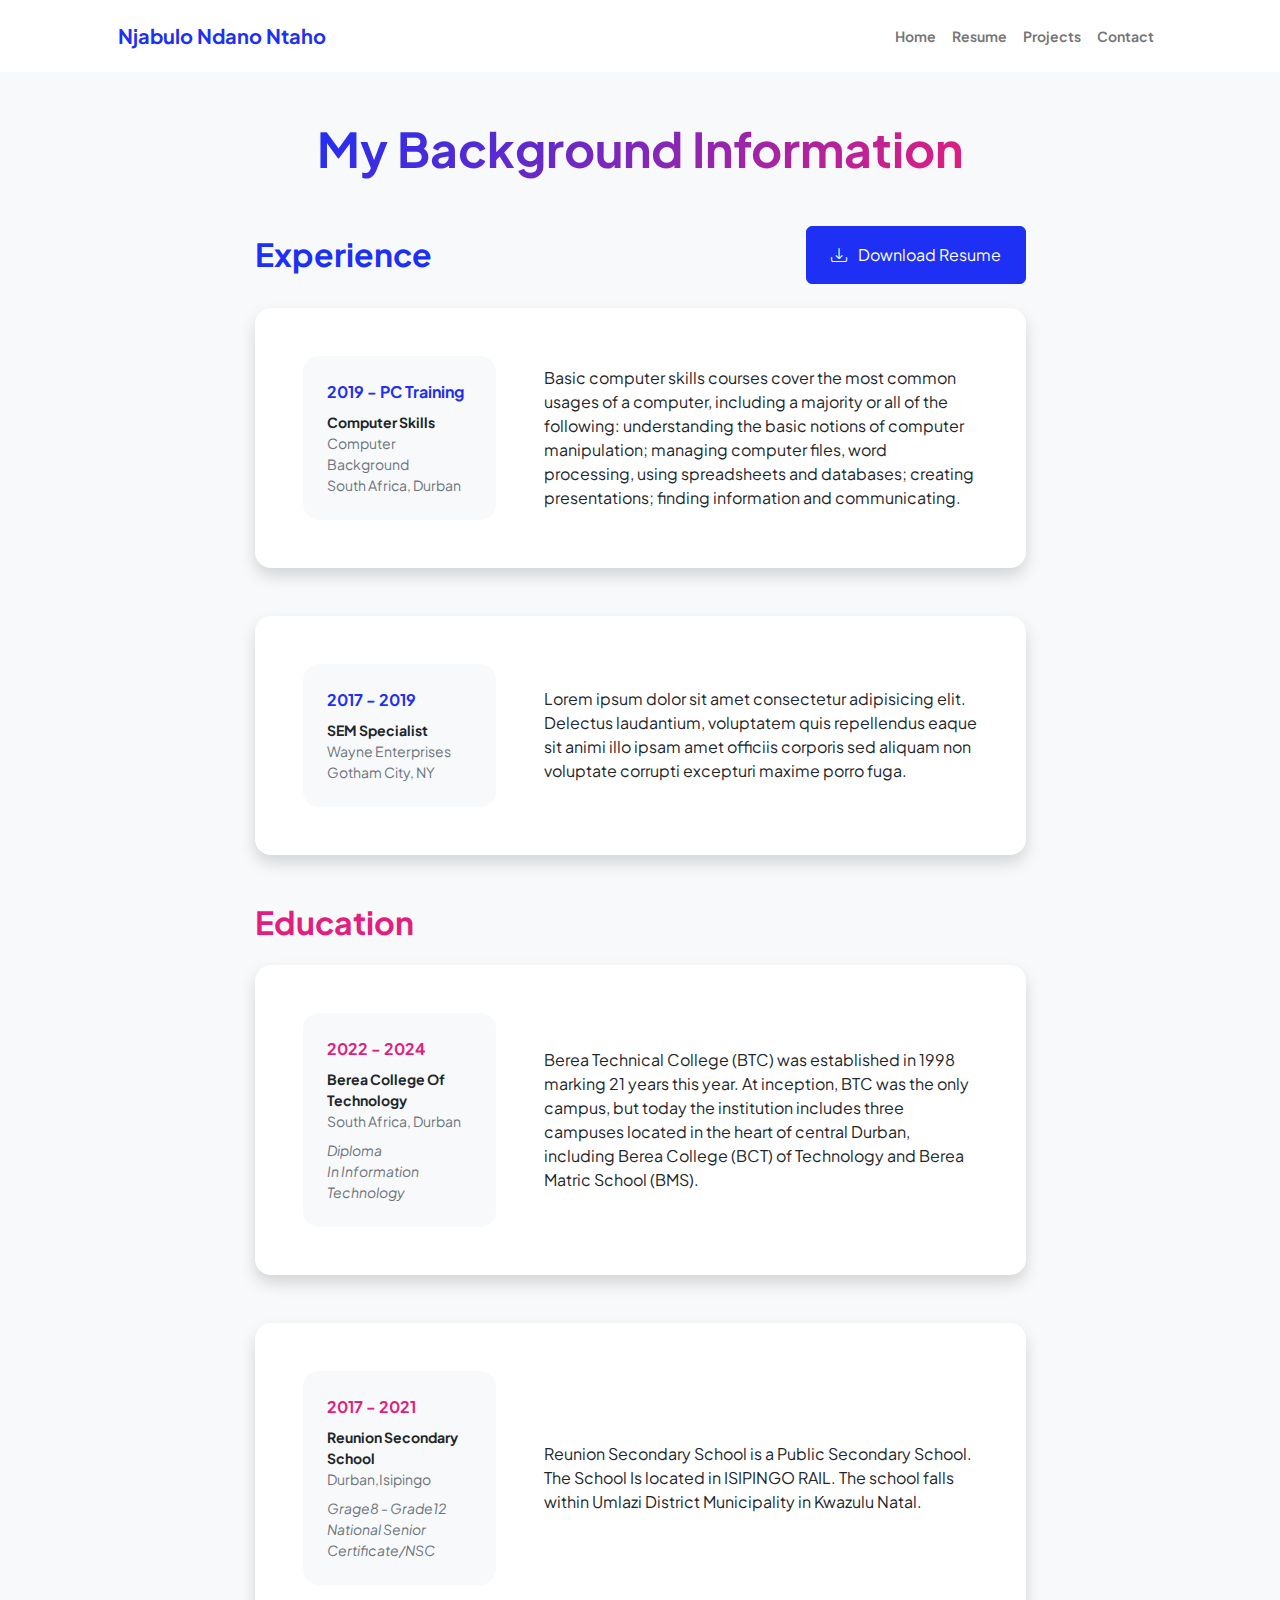
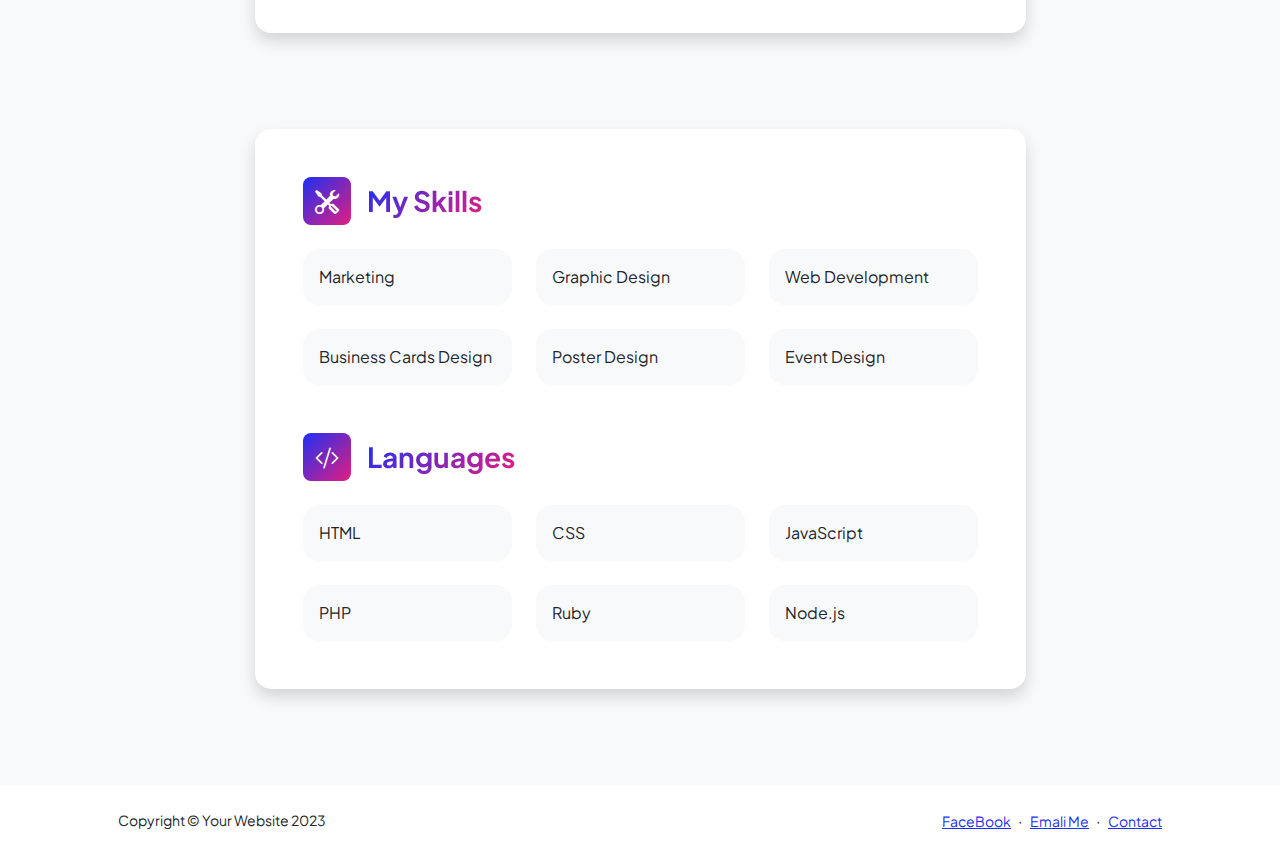
==== resume.html @ 30403d8b "Add files via upload" ====
<!DOCTYPE html>
<html lang="en">
    <head>
        <meta charset="utf-8" />
        <meta name="viewport" content="width=device-width, initial-scale=1, shrink-to-fit=no" />
        <meta name="description" content="" />
        <meta name="author" content="" />
        <title>Njabulo Ndano Ntaho</title>
        <!-- Favicon-->
        <link rel="icon" type="image/x-icon" href="assets/favicon.ico" />
        <!-- Custom Google font-->
        <link rel="preconnect" href="https://fonts.googleapis.com" />
        <link rel="preconnect" href="https://fonts.gstatic.com" crossorigin />
        <link href="https://fonts.googleapis.com/css2?family=Plus+Jakarta+Sans:wght@100;200;300;400;500;600;700;800;900&amp;display=swap" rel="stylesheet" />
        <!-- Bootstrap icons-->
        <link href="https://cdn.jsdelivr.net/npm/bootstrap-icons@1.8.1/font/bootstrap-icons.css" rel="stylesheet" />
        <!-- Core theme CSS (includes Bootstrap)-->
        <link href="css/styles.css" rel="stylesheet" />
    </head>
    <body class="d-flex flex-column h-100 bg-light">
        <main class="flex-shrink-0">
            <!-- Navigation-->
            <nav class="navbar navbar-expand-lg navbar-light bg-white py-3">
                <div class="container px-5">
                    <a class="navbar-brand" href="index.html"><span class="fw-bolder text-primary">Njabulo Ndano Ntaho</span></a>
                    <button class="navbar-toggler" type="button" data-bs-toggle="collapse" data-bs-target="#navbarSupportedContent" aria-controls="navbarSupportedContent" aria-expanded="false" aria-label="Toggle navigation"><span class="navbar-toggler-icon"></span></button>
                    <div class="collapse navbar-collapse" id="navbarSupportedContent">
                        <ul class="navbar-nav ms-auto mb-2 mb-lg-0 small fw-bolder">
                            <li class="nav-item"><a class="nav-link" href="index.html">Home</a></li>
                            <li class="nav-item"><a class="nav-link" href="resume.html">Resume</a></li>
                            <li class="nav-item"><a class="nav-link" href="projects.html">Projects</a></li>
                            <li class="nav-item"><a class="nav-link" href="contact.html">Contact</a></li>
                        </ul>
                    </div>
                </div>
            </nav>
            <!-- Page Content-->
            <div class="container px-5 my-5">
                <div class="text-center mb-5">
                    <h1 class="display-5 fw-bolder mb-0"><span class="text-gradient d-inline">My Background Information</span></h1>
                </div>
                <div class="row gx-5 justify-content-center">
                    <div class="col-lg-11 col-xl-9 col-xxl-8">
                        <!-- Experience Section-->
                        <section>
                            <div class="d-flex align-items-center justify-content-between mb-4">
                                <h2 class="text-primary fw-bolder mb-0">Experience</h2>
                                <!-- Download resume button-->
                                <!-- Note: Set the link href target to a PDF file within your project-->
                                <a class="btn btn-primary px-4 py-3" href="#!">
                                    <div class="d-inline-block bi bi-download me-2"></div>
                                    Download Resume
                                </a>
                            </div>
                            <!-- Experience Card 1-->
                            <div class="card shadow border-0 rounded-4 mb-5">
                                <div class="card-body p-5">
                                    <div class="row align-items-center gx-5">
                                        <div class="col text-center text-lg-start mb-4 mb-lg-0">
                                            <div class="bg-light p-4 rounded-4">
                                                <div class="text-primary fw-bolder mb-2">2019 - PC Training</div>
                                                <div class="small fw-bolder">Computer Skills</div>
                                                <div class="small text-muted">Computer Background</div>
                                                <div class="small text-muted">South Africa, Durban</div>
                                            </div>
                                        </div>
                                        <div class="col-lg-8"><div>Basic computer skills courses cover the most common usages of a computer, including a majority or all of the following: understanding the basic notions of computer manipulation; managing computer files, word processing, using spreadsheets and databases; creating presentations; finding information and communicating.</div></div>
                                    </div>
                                </div>
                            </div>
                            <!-- Experience Card 2-->
                            <div class="card shadow border-0 rounded-4 mb-5">
                                <div class="card-body p-5">
                                    <div class="row align-items-center gx-5">
                                        <div class="col text-center text-lg-start mb-4 mb-lg-0">
                                            <div class="bg-light p-4 rounded-4">
                                                <div class="text-primary fw-bolder mb-2">2017 - 2019</div>
                                                <div class="small fw-bolder">SEM Specialist</div>
                                                <div class="small text-muted">Wayne Enterprises</div>
                                                <div class="small text-muted">Gotham City, NY</div>
                                            </div>
                                        </div>
                                        <div class="col-lg-8"><div>Lorem ipsum dolor sit amet consectetur adipisicing elit. Delectus laudantium, voluptatem quis repellendus eaque sit animi illo ipsam amet officiis corporis sed aliquam non voluptate corrupti excepturi maxime porro fuga.</div></div>
                                    </div>
                                </div>
                            </div>
                        </section>
                        <!-- Education Section-->
                        <section>
                            <h2 class="text-secondary fw-bolder mb-4">Education</h2>
                            <!-- Education Card 1-->
                            <div class="card shadow border-0 rounded-4 mb-5">
                                <div class="card-body p-5">
                                    <div class="row align-items-center gx-5">
                                        <div class="col text-center text-lg-start mb-4 mb-lg-0">
                                            <div class="bg-light p-4 rounded-4">
                                                <div class="text-secondary fw-bolder mb-2">2022 - 2024</div>
                                                <div class="mb-2">
                                                    <div class="small fw-bolder">Berea College Of Technology</div>
                                                    <div class="small text-muted">South Africa, Durban</div>
                                                </div>
                                                <div class="fst-italic">
                                                    <div class="small text-muted">Diploma</div>
                                                    <div class="small text-muted">In Information Technology</div>
                                                </div>
                                            </div>
                                        </div>
                                        <div class="col-lg-8"><div>Berea Technical College (BTC) was established in 1998 marking 21 years this year. At inception, BTC was the only campus, but today the institution includes three campuses located in the heart of central Durban, including Berea College (BCT) of Technology and Berea Matric School (BMS).</div></div>
                                    </div>
                                </div>
                            </div>
                            <!-- Education Card 2-->
                            <div class="card shadow border-0 rounded-4 mb-5">
                                <div class="card-body p-5">
                                    <div class="row align-items-center gx-5">
                                        <div class="col text-center text-lg-start mb-4 mb-lg-0">
                                            <div class="bg-light p-4 rounded-4">
                                                <div class="text-secondary fw-bolder mb-2">2017 - 2021</div>
                                                <div class="mb-2">
                                                    <div class="small fw-bolder">Reunion Secondary School</div>
                                                    <div class="small text-muted">Durban,Isipingo</div>
                                                </div>
                                                <div class="fst-italic">
                                                    <div class="small text-muted">Grage8 - Grade12</div>
                                                    <div class="small text-muted">National Senior Certificate/NSC</div>
                                                </div>
                                            </div>
                                        </div>
                                        <div class="col-lg-8"><div>Reunion Secondary School is a Public Secondary School. The School Is located in ISIPINGO RAIL. The school falls within Umlazi District Municipality in Kwazulu Natal.</div></div>
                                    </div>
                                </div>
                            </div>
                        </section>
                        <!-- Divider-->
                        <div class="pb-5"></div>
                        <!-- Skills Section-->
                        <section>
                            <!-- Skillset Card-->
                            <div class="card shadow border-0 rounded-4 mb-5">
                                <div class="card-body p-5">
                                    <!-- Professional skills list-->
                                    <div class="mb-5">
                                        <div class="d-flex align-items-center mb-4">
                                            <div class="feature bg-primary bg-gradient-primary-to-secondary text-white rounded-3 me-3"><i class="bi bi-tools"></i></div>
                                            <h3 class="fw-bolder mb-0"><span class="text-gradient d-inline">My Skills</span></h3>
                                        </div>
                                        <div class="row row-cols-1 row-cols-md-3 mb-4">
                                            <div class="col mb-4 mb-md-0"><div class="d-flex align-items-center bg-light rounded-4 p-3 h-100">Marketing</div></div>
                                            <div class="col mb-4 mb-md-0"><div class="d-flex align-items-center bg-light rounded-4 p-3 h-100">Graphic Design</div></div>
                                            <div class="col"><div class="d-flex align-items-center bg-light rounded-4 p-3 h-100">Web Development</div></div>
                                        </div>
                                        <div class="row row-cols-1 row-cols-md-3">
                                            <div class="col mb-4 mb-md-0"><div class="d-flex align-items-center bg-light rounded-4 p-3 h-100">Business Cards Design</div></div>
                                            <div class="col mb-4 mb-md-0"><div class="d-flex align-items-center bg-light rounded-4 p-3 h-100">Poster Design</div></div>
                                            <div class="col"><div class="d-flex align-items-center bg-light rounded-4 p-3 h-100">Event Design</div></div>
                                        </div>
                                    </div>
                                    <!-- Languages list-->
                                    <div class="mb-0">
                                        <div class="d-flex align-items-center mb-4">
                                            <div class="feature bg-primary bg-gradient-primary-to-secondary text-white rounded-3 me-3"><i class="bi bi-code-slash"></i></div>
                                            <h3 class="fw-bolder mb-0"><span class="text-gradient d-inline">Languages</span></h3>
                                        </div>
                                        <div class="row row-cols-1 row-cols-md-3 mb-4">
                                            <div class="col mb-4 mb-md-0"><div class="d-flex align-items-center bg-light rounded-4 p-3 h-100">HTML</div></div>
                                            <div class="col mb-4 mb-md-0"><div class="d-flex align-items-center bg-light rounded-4 p-3 h-100">CSS</div></div>
                                            <div class="col"><div class="d-flex align-items-center bg-light rounded-4 p-3 h-100">JavaScript</div></div>
                                        </div>
                                        <div class="row row-cols-1 row-cols-md-3">
                                            <div class="col mb-4 mb-md-0"><div class="d-flex align-items-center bg-light rounded-4 p-3 h-100">PHP</div></div>
                                            <div class="col mb-4 mb-md-0"><div class="d-flex align-items-center bg-light rounded-4 p-3 h-100">Ruby</div></div>
                                            <div class="col"><div class="d-flex align-items-center bg-light rounded-4 p-3 h-100">Node.js</div></div>
                                        </div>
                                    </div>
                                </div>
                            </div>
                        </section>
                    </div>
                </div>
            </div>
        </main>
        <!-- Footer-->
        <footer class="bg-white py-4 mt-auto">
            <div class="container px-5">
                <div class="row align-items-center justify-content-between flex-column flex-sm-row">
                    <div class="col-auto"><div class="small m-0">Copyright &copy; Your Website 2023</div></div>
                    <div class="col-auto">
                        <a class="small" href="https://www.facebook.com/public/Madanono Njabulo">FaceBook</a>
                        <span class="mx-1">&middot;</span>
                        <a class="small" href="mailto:ntahondano49@gmail.com">Emali Me</a>
                        <span class="mx-1">&middot;</span>
                        <a class="small" href="https://wa.me/+27659174609">Contact</a>
                    </div>
                </div>
            </div>
        </footer>
        <!-- Bootstrap core JS-->
        <script src="https://cdn.jsdelivr.net/npm/bootstrap@5.2.3/dist/js/bootstrap.bundle.min.js"></script>
        <!-- Core theme JS-->
        <script src="js/scripts.js"></script>
    </body>
</html>
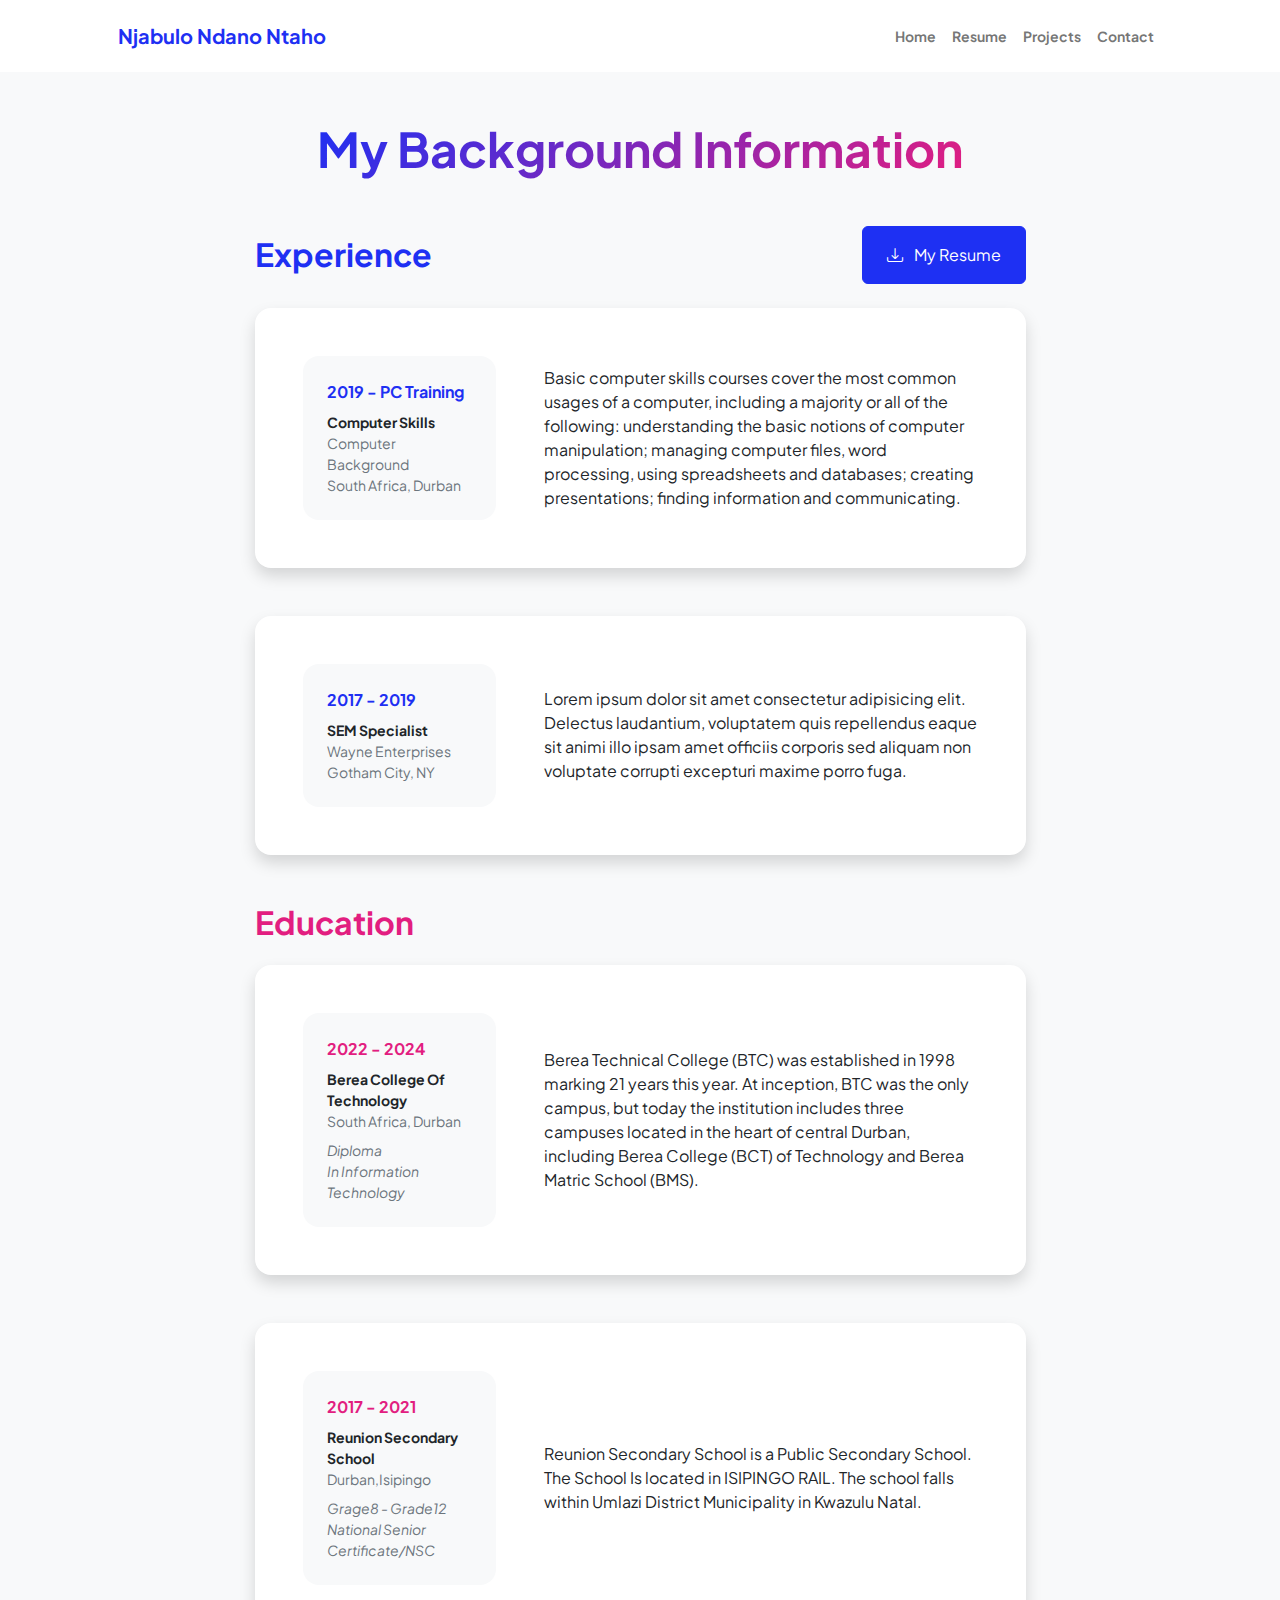
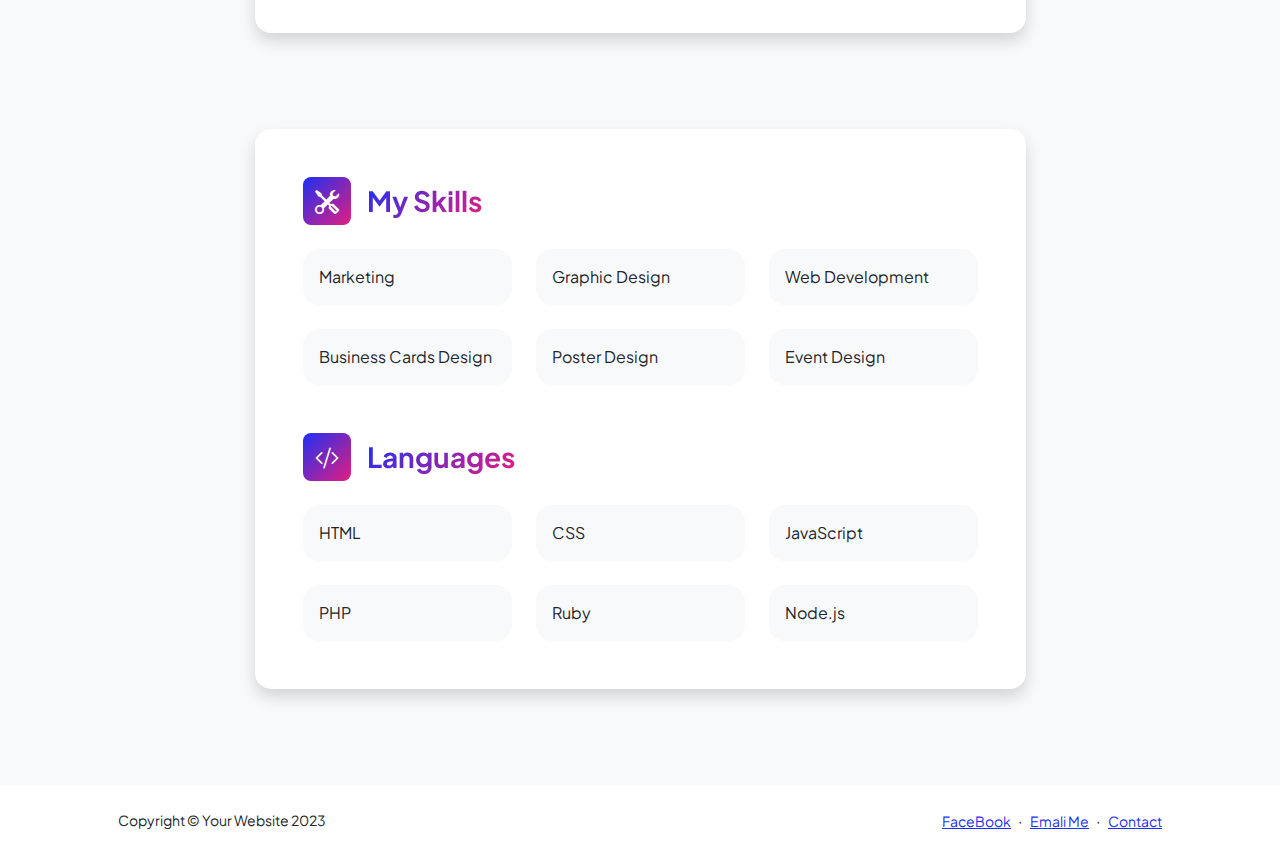
==== commit d04bb5fb: "Update resume.html" ====
--- a/resume.html
+++ b/resume.html
@@ -49,7 +49,7 @@
                                 <!-- Note: Set the link href target to a PDF file within your project-->
                                 <a class="btn btn-primary px-4 py-3" href="#!">
                                     <div class="d-inline-block bi bi-download me-2"></div>
-                                    Download Resume
+                                    My Resume
                                 </a>
                             </div>
                             <!-- Experience Card 1-->
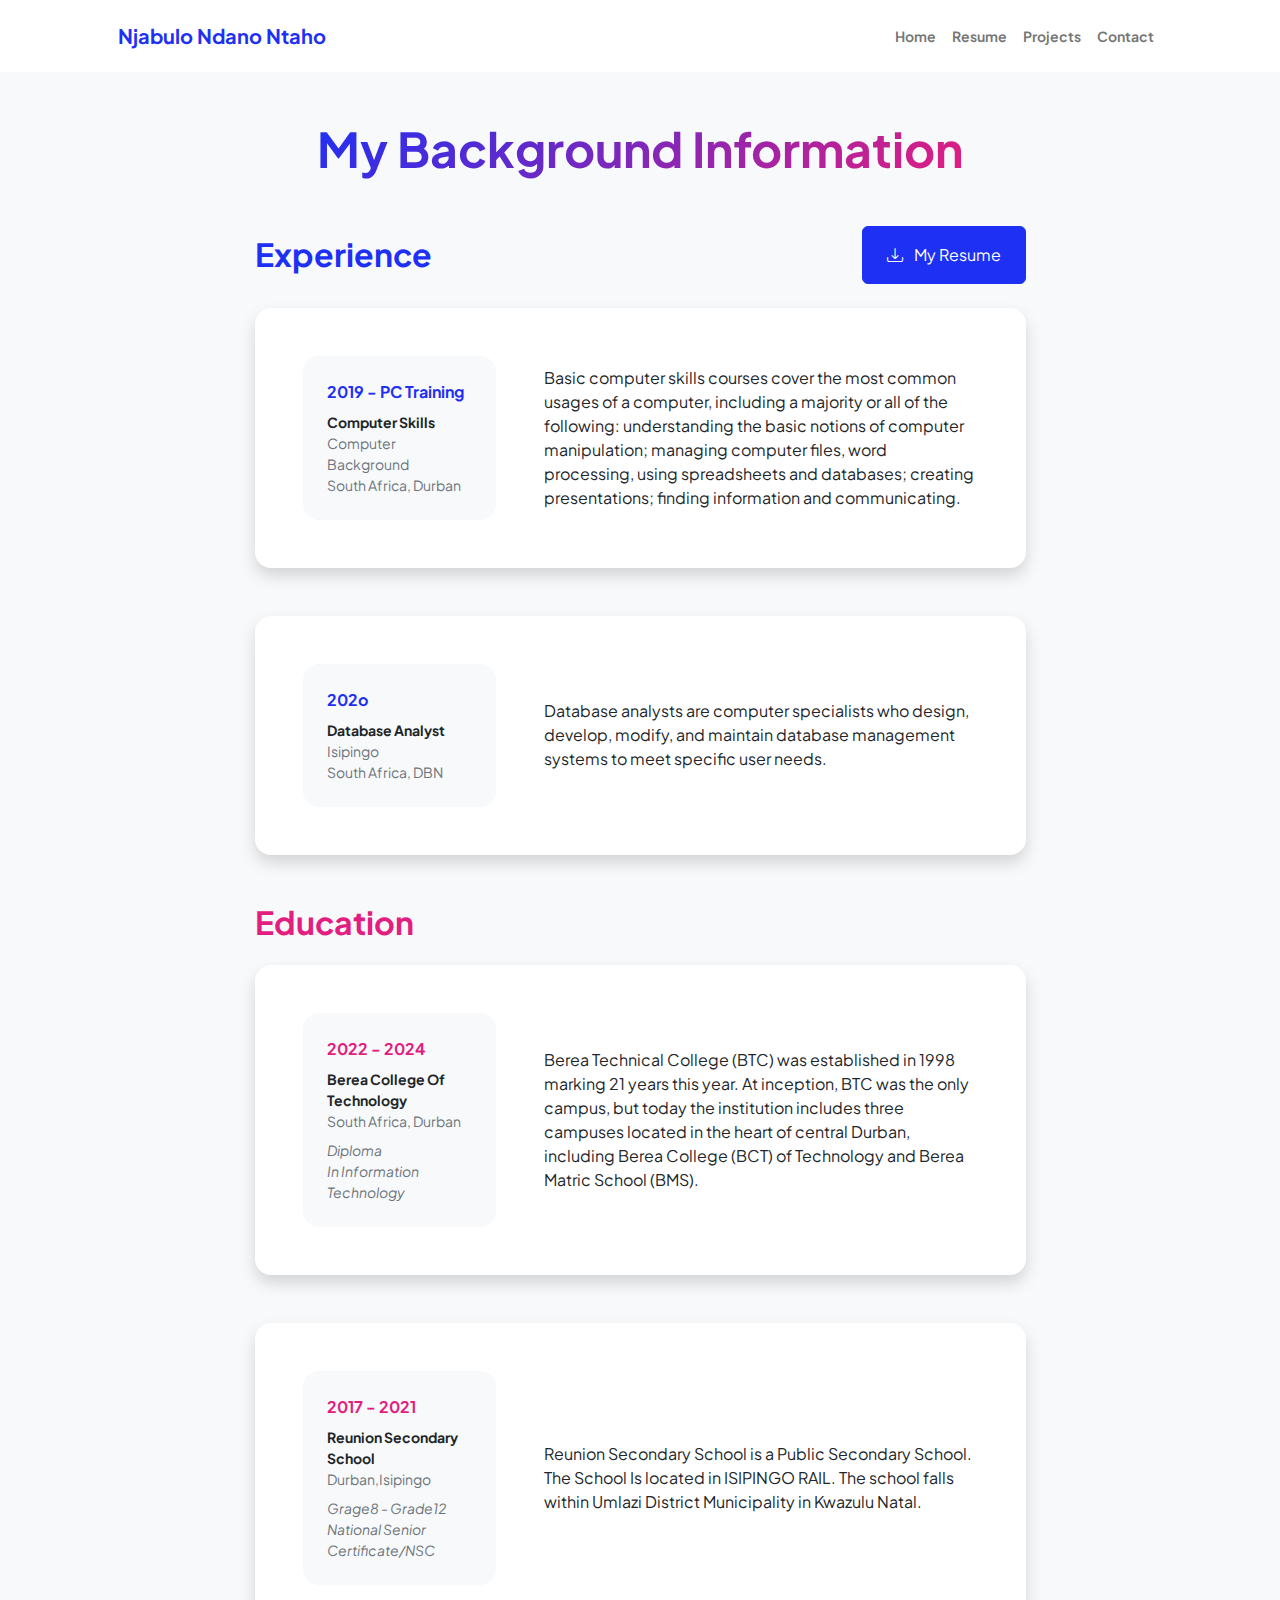
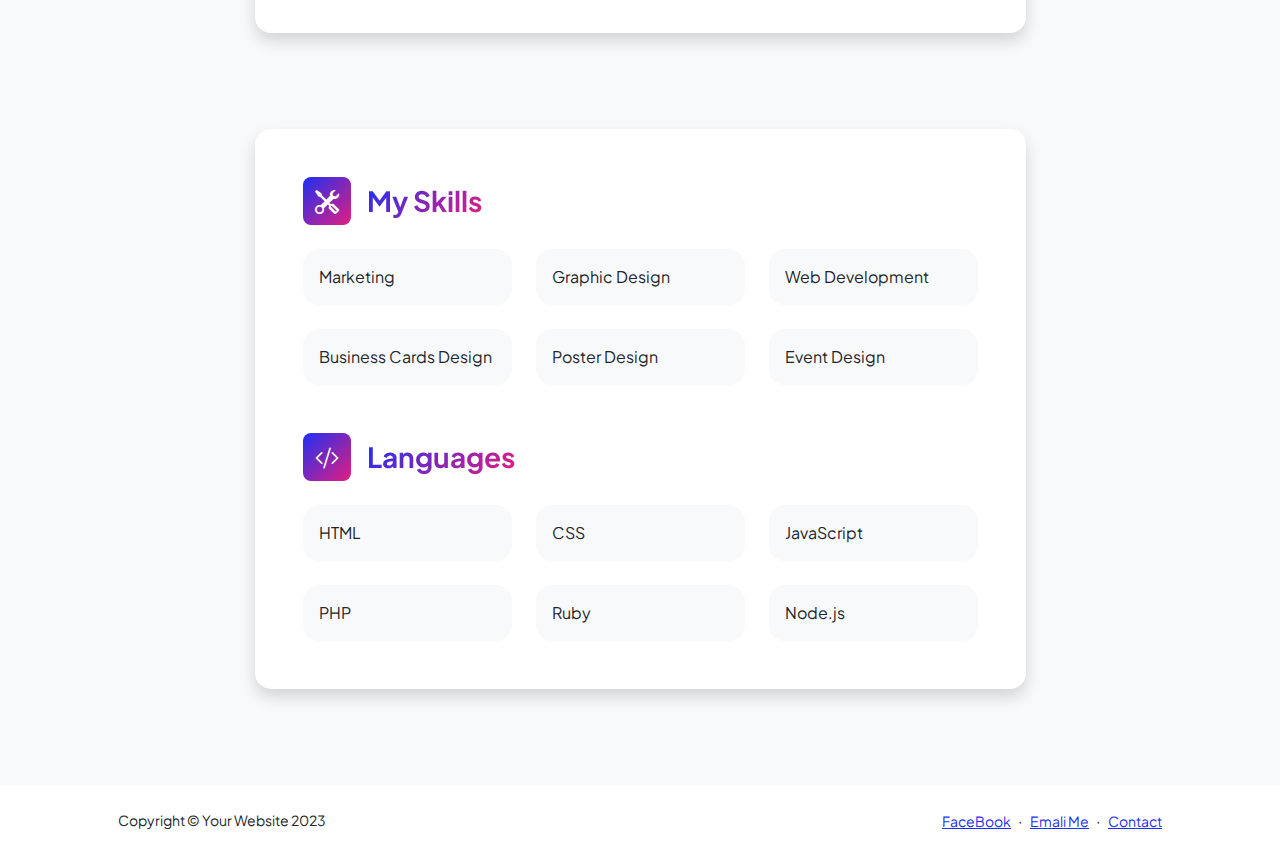
==== commit d326772d: "Update resume.html" ====
--- a/resume.html
+++ b/resume.html
@@ -74,13 +74,13 @@
                                     <div class="row align-items-center gx-5">
                                         <div class="col text-center text-lg-start mb-4 mb-lg-0">
                                             <div class="bg-light p-4 rounded-4">
-                                                <div class="text-primary fw-bolder mb-2">2017 - 2019</div>
-                                                <div class="small fw-bolder">SEM Specialist</div>
-                                                <div class="small text-muted">Wayne Enterprises</div>
-                                                <div class="small text-muted">Gotham City, NY</div>
-                                            </div>
-                                        </div>
-                                        <div class="col-lg-8"><div>Lorem ipsum dolor sit amet consectetur adipisicing elit. Delectus laudantium, voluptatem quis repellendus eaque sit animi illo ipsam amet officiis corporis sed aliquam non voluptate corrupti excepturi maxime porro fuga.</div></div>
+                                                <div class="text-primary fw-bolder mb-2">202o</div>
+                                                <div class="small fw-bolder">Database Analyst</div>
+                                                <div class="small text-muted">Isipingo</div>
+                                                <div class="small text-muted">South Africa, DBN</div>
+                                            </div>
+                                        </div>
+                                        <div class="col-lg-8"><div>Database analysts are computer specialists who design, develop, modify, and maintain database management systems to meet specific user needs.</div></div>
                                     </div>
                                 </div>
                             </div>
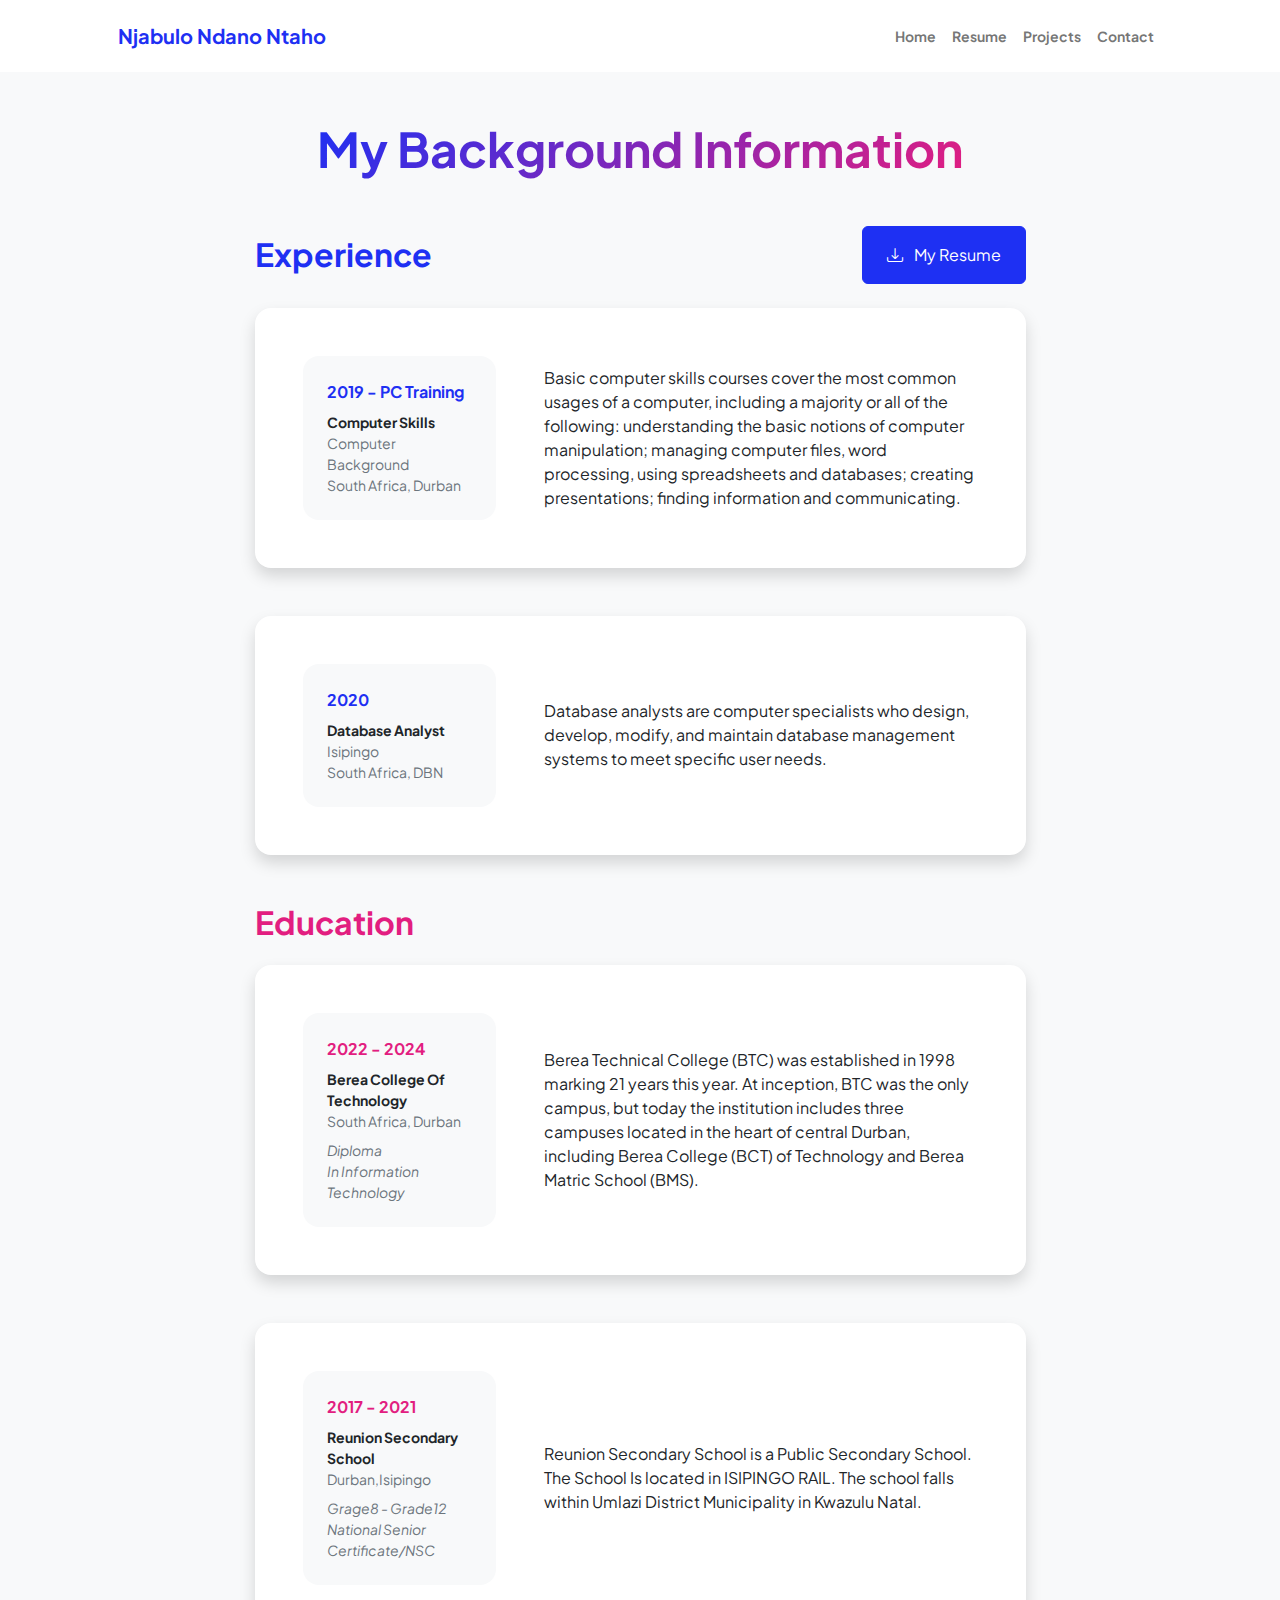
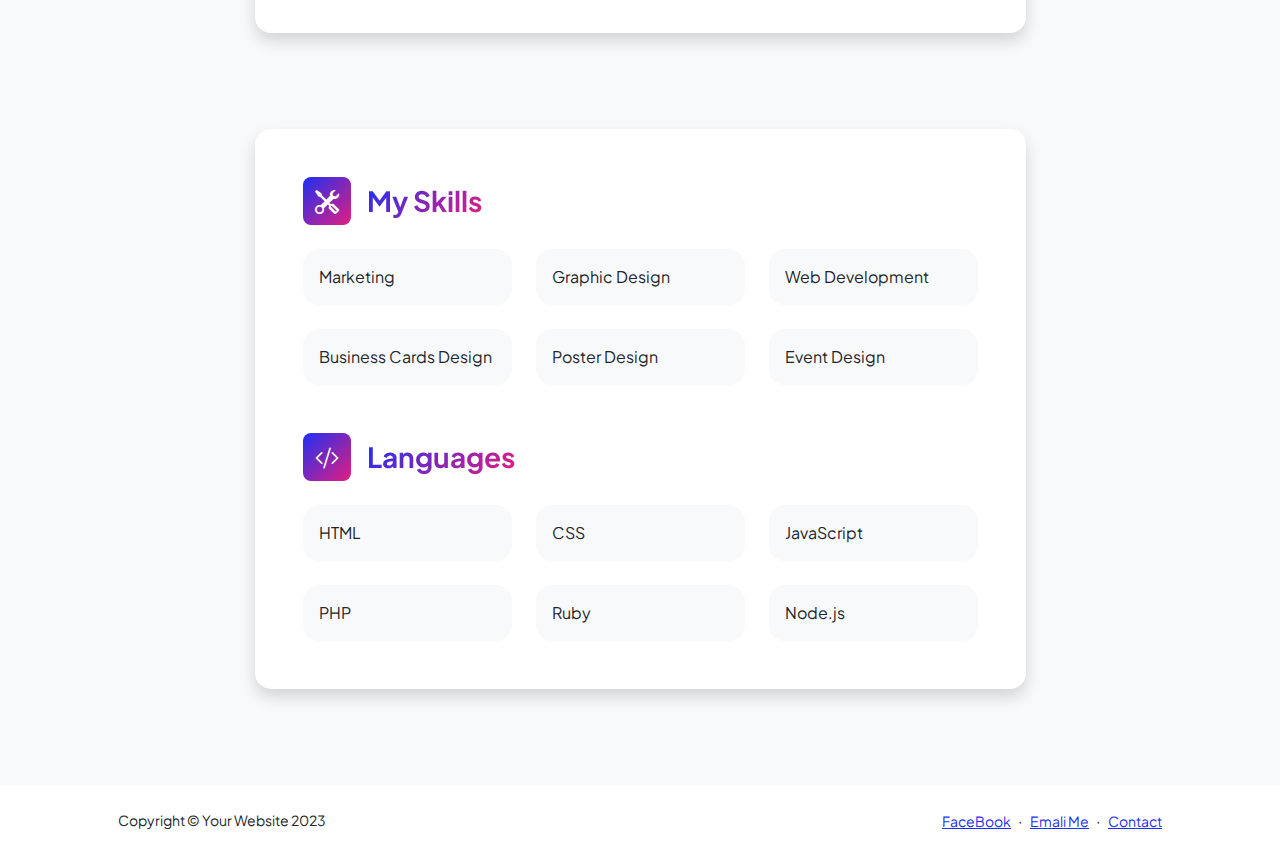
==== commit ba1660f6: "Update resume.html" ====
--- a/resume.html
+++ b/resume.html
@@ -74,7 +74,7 @@
                                     <div class="row align-items-center gx-5">
                                         <div class="col text-center text-lg-start mb-4 mb-lg-0">
                                             <div class="bg-light p-4 rounded-4">
-                                                <div class="text-primary fw-bolder mb-2">202o</div>
+                                                <div class="text-primary fw-bolder mb-2">2020</div>
                                                 <div class="small fw-bolder">Database Analyst</div>
                                                 <div class="small text-muted">Isipingo</div>
                                                 <div class="small text-muted">South Africa, DBN</div>
